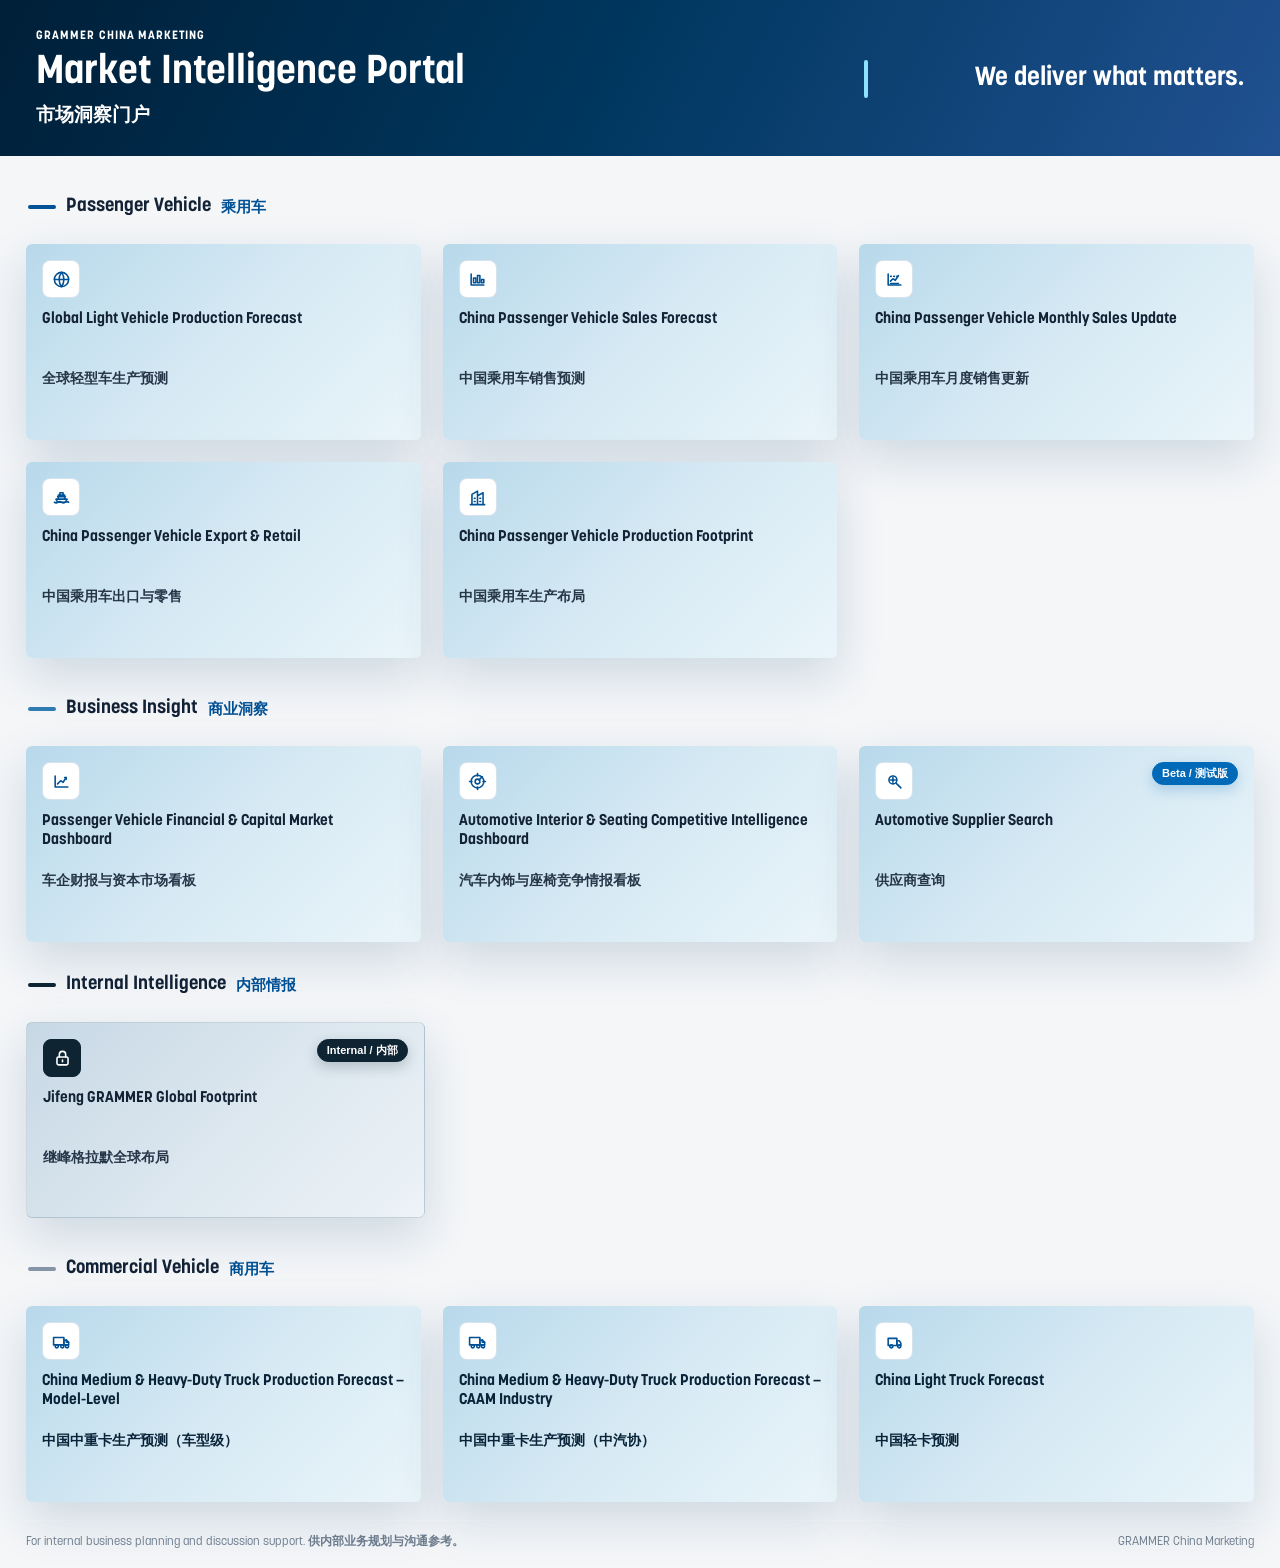
==== index.html @ 76cdd1b5 "Add internal intelligence portal entry" ====
<!doctype html>
<html lang="en">
<head>
  <meta charset="utf-8" />
  <meta name="viewport" content="width=device-width, initial-scale=1" />
  <title>Market Intelligence Portal | GRAMMER China Marketing</title>
  <style>
    @font-face {
      font-family: "KorolevPortal";
      src: url("[data-uri]") format("opentype");
      font-weight: 300;
      font-style: normal;
      font-display: swap;
    }
    @font-face {
      font-family: "KorolevPortal";
      src: url("[data-uri]") format("opentype");
      font-weight: 400;
      font-style: normal;
      font-display: swap;
    }
    @font-face {
      font-family: "KorolevPortal";
      src: url("[data-uri]") format("opentype");
      font-weight: 900;
      font-style: normal;
      font-display: swap;
    }
    :root {
      --bg: #f4f6f8;
      --panel: #ffffff;
      --ink: #101820;
      --muted: #647184;
      --line: #d8e0ea;
      --blue: #005195;
      --pale: #C4DAEC;
      --green: #23845a;
      --dark: #0f2433;
      --shadow: 0 16px 44px rgba(16, 24, 40, .08);
      --shadow-hover: 0 24px 58px rgba(16, 24, 40, .14);
      font-family: "KorolevPortal", Korolev, Inter, ui-sans-serif, system-ui, -apple-system, BlinkMacSystemFont, "Segoe UI", "PingFang SC", "Microsoft YaHei", sans-serif;
    }
    * { box-sizing: border-box; }
    body { margin: 0; background: var(--bg); color: var(--ink); }
    a { color: inherit; }
    .shell { min-height: 100vh; display: flex; flex-direction: column; }
    header {
      background: var(--dark);
      color: #fff;
      padding: 28px 36px 24px;
      border-bottom: 4px solid var(--blue);
    }
    .header-inner {
      max-width: 1560px;
      margin: 0 auto;
      display: flex;
      align-items: end;
      justify-content: space-between;
      gap: 24px;
    }
    .brand {
      color: #c9d6e3;
      font-size: 12px;
      font-weight: 800;
      letter-spacing: .08em;
      text-transform: uppercase;
      margin-bottom: 10px;
    }
    h1 {
      margin: 0;
      font-size: 34px;
      line-height: 1.08;
      letter-spacing: 0;
      font-weight: 900;
    }
    .cn-title {
      margin-top: 7px;
      color: #d7e5f2;
      font-size: 19px;
      font-weight: 850;
    }
    .mission {
      position: relative;
      min-width: 320px;
      padding: 15px 0 15px 22px;
      text-align: right;
    }
    .mission::before {
      content: "";
      position: absolute;
      left: 0;
      top: 10px;
      bottom: 10px;
      width: 4px;
      border-radius: 999px;
      background: var(--pale);
    }
    .mission-line {
      color: #fff;
      font-size: 26px;
      line-height: 1.08;
      font-weight: 900;
      letter-spacing: 0;
      white-space: nowrap;
    }
    main {
      flex: 1;
      width: 100%;
      max-width: 1560px;
      margin: 0 auto;
      padding: 24px 26px 30px;
    }
    .group {
      margin-top: 18px;
    }
    .group:first-child { margin-top: 0; }
    .group-head {
      display: flex;
      align-items: baseline;
      justify-content: space-between;
      gap: 18px;
      margin: 0 0 12px;
      padding: 0 2px;
    }
    .group-title {
      margin: 0;
      color: #132235;
      font-size: 18px;
      line-height: 1.2;
      font-weight: 900;
      letter-spacing: 0;
      display: inline-flex;
      align-items: center;
    }
    .group-title::before {
      content: "";
      width: 22px;
      height: 4px;
      border-radius: 999px;
      background: var(--blue);
      margin-right: 10px;
    }
    #cv-title::before {
      background: #8796a8;
    }
    #bi-title::before {
      background: #2f7db5;
    }
    #ii-title::before {
      background: #0f2433;
    }
    .group-title span {
      margin-left: 10px;
      color: var(--blue);
      font-size: 16px;
      font-weight: 850;
    }
    .group-count {
      color: var(--muted);
      font-size: 12px;
      font-weight: 800;
    }
    .modules {
      display: grid;
      grid-template-columns: repeat(5, minmax(0, 1fr));
      gap: 16px;
    }
    .insight-groups {
      display: grid;
      grid-template-columns: repeat(5, minmax(0, 1fr));
      gap: 16px;
      align-items: start;
      margin-top: 24px;
    }
    .insight-groups .group {
      min-width: 0;
      margin-top: 0;
    }
    .insight-groups .business-group { grid-column: span 3; }
    .insight-groups .internal-group { grid-column: span 1; }
    .insight-groups .business-group .modules {
      grid-template-columns: repeat(3, minmax(0, 1fr));
    }
    .insight-groups .internal-group .modules {
      grid-template-columns: 1fr;
    }
    .module {
      min-height: 248px;
      background: var(--panel);
      border: 1px solid var(--line);
      border-radius: 10px;
      box-shadow: var(--shadow);
      padding: 20px;
      display: flex;
      flex-direction: column;
      position: relative;
      overflow: hidden;
      text-decoration: none;
      transition: transform .18s ease, box-shadow .18s ease, border-color .18s ease;
    }
    .module::before {
      content: "";
      position: absolute;
      left: 0;
      top: 0;
      width: 100%;
      height: 5px;
      background: var(--blue);
      transition: height .18s ease, background .18s ease;
    }
    .module:hover {
      transform: translateY(-5px) scale(1.012);
      box-shadow: var(--shadow-hover);
      border-color: #b7c7d7;
    }
    .module:hover::before {
      height: 7px;
      background: #0069b8;
    }
    .module:hover .icon {
      background: var(--blue);
      color: #fff;
    }
    .module:hover .arrow {
      transform: translateX(4px);
    }
    .badge {
      position: absolute;
      top: 16px;
      right: 16px;
      display: inline-flex;
      align-items: center;
      border: 1px solid #16a765;
      border-radius: 999px;
      background: #16a765;
      color: #ffffff;
      box-shadow: 0 5px 14px rgba(22, 167, 101, .24);
      padding: 5px 9px;
      font-size: 11px;
      line-height: 1;
      font-weight: 900;
    }
    .badge.insight {
      border-color: #005195;
      background: #005195;
      box-shadow: 0 5px 14px rgba(0, 81, 149, .24);
    }
    .badge.update-date {
      border-color: #005195;
      background: #005195;
      box-shadow: 0 5px 14px rgba(0, 81, 149, .22);
      padding-inline: 10px;
      white-space: nowrap;
    }
    .badge.beta {
      border-color: #0069b8;
      background: #0069b8;
      box-shadow: 0 5px 14px rgba(0, 105, 184, .24);
      white-space: nowrap;
    }
    .badge.internal {
      border-color: #0f2433;
      background: #0f2433;
      box-shadow: 0 5px 14px rgba(15, 36, 51, .22);
      white-space: nowrap;
    }
    .module.disabled {
      color: #6e7d8d;
      background: #fbfcfd;
      box-shadow: none;
    }
    .module.disabled::before { background: #b7c7d7; }
    .module.disabled:hover {
      transform: none;
      box-shadow: none;
      border-color: var(--line);
    }
    .module.disabled:hover .icon {
      background: #eef2f6;
      color: #8796a8;
    }
    .icon {
      width: 44px;
      height: 44px;
      border-radius: 8px;
      background: #eef5fa;
      color: var(--blue);
      display: grid;
      place-items: center;
      margin-bottom: 22px;
      transition: background .18s ease, color .18s ease;
    }
    .disabled .icon {
      background: #eef2f6;
      color: #8796a8;
    }
    .icon svg {
      width: 24px;
      height: 24px;
      stroke: currentColor;
      fill: none;
      stroke-width: 2;
      stroke-linecap: round;
      stroke-linejoin: round;
    }
    h2 {
      margin: 0;
      min-height: 76px;
      color: #132235;
      font-size: 19px;
      line-height: 1.24;
      font-weight: 900;
      letter-spacing: 0;
    }
    .disabled h2 { color: #607084; }
    .cn {
      min-height: 42px;
      margin-top: 8px;
      color: #263648;
      font-size: 16px;
      line-height: 1.35;
      font-weight: 850;
    }
    .disabled .cn { color: #8796a8; }
    .open {
      margin-top: auto;
      display: flex;
      align-items: center;
      justify-content: space-between;
      color: #fff;
      background: var(--blue);
      border-radius: 8px;
      padding: 12px 14px;
      font-size: 13px;
      font-weight: 900;
    }
    .coming {
      margin-top: auto;
      display: inline-flex;
      align-items: center;
      justify-content: center;
      width: fit-content;
      color: #607084;
      background: #eef2f6;
      border: 1px solid #d8e0ea;
      border-radius: 999px;
      padding: 8px 12px;
      font-size: 12px;
      font-weight: 900;
    }
    .arrow {
      font-size: 18px;
      line-height: 1;
      transition: transform .18s ease;
    }
    .footer {
      display: flex;
      justify-content: space-between;
      gap: 20px;
      color: #6e7d8d;
      font-size: 12px;
      margin-top: 24px;
      border-top: 1px solid var(--line);
      padding-top: 16px;
    }
    @media (max-width: 1360px) {
      .modules { grid-template-columns: repeat(3, minmax(0, 1fr)); }
      .insight-groups { grid-template-columns: repeat(3, minmax(0, 1fr)); }
      .insight-groups .business-group { grid-column: span 3; }
      .insight-groups .internal-group { grid-column: span 1; }
    }
    @media (max-width: 900px) {
      header { padding-left: 22px; padding-right: 22px; }
      .header-inner { display: block; }
      .mission {
        margin-top: 18px;
        min-width: 0;
        text-align: left;
        padding: 12px 0 12px 14px;
      }
      .mission::before { top: 8px; bottom: 8px; }
      .mission-line { white-space: normal; font-size: 24px; }
      main { padding-left: 22px; padding-right: 22px; }
      .modules { grid-template-columns: repeat(2, minmax(0, 1fr)); }
      .insight-groups { grid-template-columns: repeat(2, minmax(0, 1fr)); }
      .insight-groups .business-group { grid-column: span 2; }
      .insight-groups .business-group .modules { grid-template-columns: repeat(2, minmax(0, 1fr)); }
      .group-head { display: block; }
      .group-count { margin-top: 6px; }
      h1 { font-size: 30px; }
      .footer { flex-direction: column; }
    }
    @media (max-width: 620px) {
      .modules { grid-template-columns: 1fr; }
      .insight-groups { grid-template-columns: 1fr; }
      .insight-groups .business-group,
      .insight-groups .internal-group { grid-column: span 1; }
      .insight-groups .business-group .modules { grid-template-columns: 1fr; }
    }
    /* Concept E: GRAMMER Blue Spectrum */
    :root {
      --bg: #f4f6f8;
      --panel: #ffffff;
      --ink: #092338;
      --muted: #527086;
      --line: rgba(255,255,255,.34);
      --blue: #005195;
      --pale: #c4daec;
      --dark: #003d70;
      --shadow: 0 18px 48px rgba(0, 63, 112, .16);
      --shadow-hover: 0 30px 68px rgba(0, 63, 112, .28);
    }
    body { background: #f4f6f8; }
    header {
      position: relative;
      overflow: hidden;
      background: linear-gradient(118deg, #001f38 0%, #00375f 48%, #215191 100%);
      border-bottom: 0;
      padding-top: 30px;
      padding-bottom: 28px;
    }
    header::after {
      display: none;
    }
    .header-inner { position: relative; z-index: 1; align-items: center; }
    .brand { color: #ffffff; }
    h1 { font-size: 40px; color: #ffffff; }
    .cn-title { color: #ffffff; }
    .mission { min-width: 380px; }
    .mission::before { background: #8ee2ff; }
    .mission-line { font-size: 26px; color: #ffffff; }
    .cn-title,
    .cn,
    .group-title span,
    .badge,
    .cn-inline {
      font-family: "PingFang SC", "Microsoft YaHei", sans-serif;
      font-weight: 850;
    }
    main { padding-top: 24px; padding-bottom: 18px; }
    .group { margin-top: 24px; }
    .group-head { margin-bottom: 10px; }
    .group-title { font-size: 19px; }
    .group-title::before { width: 28px; height: 4px; }
    .group-title span { font-size: 15px; }
    .modules { gap: 22px; }
    .module {
      min-height: 190px;
      height: 196px;
      padding: 16px;
      border: 0;
      border-radius: 6px;
      box-shadow: var(--shadow);
      background: linear-gradient(135deg, #b8d9eb 0%, #d7eaf4 52%, #eaf5fa 100%);
    }
    .module::before { display: none; }
    .module:hover { transform: translateY(-9px) scale(1.018); box-shadow: var(--shadow-hover); }
    .module:hover::before { display: none; }
    .module.internal-card {
      color: #0f2433;
      background: linear-gradient(135deg, #c7d8e5 0%, #dce7ef 52%, #edf3f7 100%);
      border: 1px solid rgba(15, 36, 51, .12);
    }
    .module.internal-card .icon {
      background: #0f2433;
      color: #ffffff;
      border-color: #0f2433;
    }
    .module.internal-card:hover .icon {
      background: #005195;
      color: #ffffff;
      border-color: #005195;
    }
    .icon {
      width: 38px;
      height: 38px;
      margin-bottom: 12px;
      background: #ffffff;
      color: #005195;
      border: 1px solid rgba(0, 81, 149, .16);
    }
    .icon svg { width: 19px; height: 19px; }
    h2 {
      min-height: 54px;
      font-size: 15.5px;
      line-height: 1.22;
    }
    .cn {
      min-height: 34px;
      margin-top: 5px;
      font-size: 14px;
      line-height: 1.3;
    }
    .module:hover .icon {
      background: #005195;
      color: #ffffff;
      border-color: #005195;
    }
    .open {
      display: none;
    }
    section[aria-labelledby="cv-title"] .module:not(.disabled) {
      background: linear-gradient(135deg, #b8d9eb 0%, #d7eaf4 52%, #eaf5fa 100%);
      color: #092338;
    }
    section[aria-labelledby="cv-title"] .module:not(.disabled) h2,
    section[aria-labelledby="cv-title"] .module:not(.disabled) .cn { color: #092338; }
    section[aria-labelledby="cv-title"] .module:not(.disabled) .icon {
      background: #ffffff;
      color: #005195;
      border: 1px solid rgba(0, 81, 149, .16);
    }
    section[aria-labelledby="cv-title"] .module:not(.disabled):hover .icon {
      background: #005195;
      color: #ffffff;
      border-color: #005195;
    }
    .module.disabled .icon { background: #eef2f6; color: #8796a8; border-color: #d8e0ea; }
    .module.disabled { background: rgba(255,255,255,.58); }
    .coming { font-size: 11px; padding: 7px 10px; }
    .footer { margin-top: 18px; padding-top: 12px; }
  </style>
</head>
<body>
  <div class="shell">
    <header>
      <div class="header-inner">
        <div>
          <div class="brand">GRAMMER China Marketing</div>
          <h1>Market Intelligence Portal</h1>
          <div class="cn-title">市场洞察门户</div>
        </div>
        <div class="mission" aria-label="GRAMMER mission">
          <div class="mission-line">We deliver what matters.</div>
        </div>
      </div>
    </header>
    <main>
      <section class="group" aria-labelledby="pv-title">
        <div class="group-head">
          <h2 class="group-title" id="pv-title">Passenger Vehicle <span>乘用车</span></h2>
        </div>
        <div class="modules">
            <a class="module" href="./passenger-vehicle/global-production-forecast/" target="_blank" rel="noopener">
            <div class="icon" aria-hidden="true">
              <svg viewBox="0 0 24 24"><circle cx="12" cy="12" r="9"/><path d="M3 12h18M12 3a15 15 0 0 1 0 18M12 3a15 15 0 0 0 0 18"/></svg>
            </div>
            <h2>Global Light Vehicle Production Forecast</h2>
            <div class="cn">全球轻型车生产预测</div>
            <div class="open"><span>Open Dashboard</span><span class="arrow">→</span></div>
          </a>

            <a class="module" href="./passenger-vehicle/china-sales-forecast/" target="_blank" rel="noopener">
            <div class="icon" aria-hidden="true">
              <svg viewBox="0 0 24 24"><path d="M4 19V5M4 19h16"/><rect x="7" y="10" width="3" height="6"/><rect x="12" y="7" width="3" height="9"/><rect x="17" y="12" width="3" height="4"/></svg>
            </div>
            <h2>China Passenger Vehicle Sales Forecast</h2>
            <div class="cn">中国乘用车销售预测</div>
            <div class="open"><span>Open Dashboard</span><span class="arrow">→</span></div>
          </a>

            <a class="module" href="./passenger-vehicle/china-monthly-sales/" target="_blank" rel="noopener">
            <div class="icon" aria-hidden="true">
              <svg viewBox="0 0 24 24"><path d="M4 19V5M4 19h16"/><path d="M7 14l3-3 3 2 4-6"/><path d="M7 8h1M11 8h1M15 8h1"/><path d="M7 17h10"/></svg>
            </div>
            <h2>China Passenger Vehicle Monthly Sales Update</h2>
            <div class="cn">中国乘用车月度销售更新</div>
            <div class="open"><span>Open Dashboard</span><span class="arrow">→</span></div>
          </a>

            <a class="module" href="./passenger-vehicle/china-export-retail/" target="_blank" rel="noopener">
            <div class="icon" aria-hidden="true">
              <svg viewBox="0 0 24 24"><path d="M3 18c1.5 1 3 1 4.5 0s3-1 4.5 0 3 1 4.5 0 3-1 4.5 0"/><path d="M5 14h14l-2 4H7l-2-4Z"/><path d="M8 14V9h8v5"/><path d="M10 9V6h4v3"/><path d="M7 11h10"/></svg>
            </div>
            <h2>China Passenger Vehicle Export & Retail</h2>
            <div class="cn">中国乘用车出口与零售</div>
            <div class="open"><span>Open Dashboard</span><span class="arrow">→</span></div>
          </a>

            <a class="module" href="./passenger-vehicle/china-production-footprint/" target="_blank" rel="noopener">
            <div class="icon" aria-hidden="true">
              <svg viewBox="0 0 24 24"><path d="M3 21h18M5 21V8l7-4v17M12 10l7-4v15M8 13h1M8 17h1M15 13h1M15 17h1"/></svg>
            </div>
            <h2>China Passenger Vehicle Production Footprint</h2>
            <div class="cn">中国乘用车生产布局</div>
            <div class="open"><span>Open Dashboard</span><span class="arrow">→</span></div>
          </a>
        </div>
      </section>

      <div class="insight-groups">
      <section class="group business-group" aria-labelledby="bi-title">
        <div class="group-head">
          <h2 class="group-title" id="bi-title">Business Insight <span>商业洞察</span></h2>
        </div>
        <div class="modules">
          <a class="module" href="https://hyyvincent.github.io/market-intelligence-portal/business-insight/automakers/" target="_blank" rel="noopener">
            <div class="icon" aria-hidden="true">
              <svg viewBox="0 0 24 24"><path d="M4 19V5M4 19h16"/><path d="m7 15 4-4 3 2 4-6"/><path d="M16 7h2v2"/></svg>
            </div>
            <h2>Passenger Vehicle Financial &amp; Capital Market Dashboard</h2>
            <div class="cn">车企财报与资本市场看板</div>
            <div class="open"><span>Open Dashboard</span><span class="arrow">→</span></div>
          </a>

          <a class="module" href="https://hyyvincent.github.io/market-intelligence-portal/business-insight/interior-intelligence/" target="_blank" rel="noopener">
            <div class="icon" aria-hidden="true">
              <svg viewBox="0 0 24 24"><circle cx="12" cy="12" r="8"/><circle cx="12" cy="12" r="3"/><path d="M12 2v3M12 19v3M2 12h3M19 12h3"/><path d="m14 10 4-4"/></svg>
            </div>
            <h2>Automotive Interior &amp; Seating Competitive Intelligence Dashboard</h2>
            <div class="cn">汽车内饰与座椅竞争情报看板</div>
            <div class="open"><span>Open Dashboard</span><span class="arrow">→</span></div>
          </a>

          <a class="module" href="./business-insight/supplier-search/" target="_blank" rel="noopener" aria-label="Automotive Supplier Search, beta version">
            <div class="badge beta">Beta / 测试版</div>
            <div class="icon" aria-hidden="true">
              <svg viewBox="0 0 24 24"><circle cx="10" cy="10" r="5"/><path d="m14 14 6 6"/><path d="M7 10h6M10 7v6"/></svg>
            </div>
            <h2>Automotive Supplier Search</h2>
            <div class="cn">供应商查询</div>
            <div class="open"><span>Open Dashboard</span><span class="arrow">→</span></div>
          </a>
        </div>
      </section>

      <section class="group internal-group" aria-labelledby="ii-title">
        <div class="group-head">
          <h2 class="group-title" id="ii-title">Internal Intelligence <span>内部情报</span></h2>
        </div>
        <div class="modules">
          <a class="module internal-card" href="https://ucnmea5w1dn4.feishu.cn/page/LOulmFBGYdi9IsadUZuczqdinac" target="_blank" rel="noopener noreferrer" aria-label="Jifeng GRAMMER Global Footprint, internal access">
            <div class="badge internal">Internal / 内部</div>
            <div class="icon" aria-hidden="true">
              <svg viewBox="0 0 24 24"><rect x="5" y="10" width="14" height="10" rx="2"/><path d="M8 10V7a4 4 0 0 1 8 0v3"/><path d="M12 14v2"/></svg>
            </div>
            <h2>Jifeng GRAMMER Global Footprint</h2>
            <div class="cn">继峰格拉默全球布局</div>
            <div class="open"><span>Open Internal Page</span><span class="arrow">→</span></div>
          </a>
        </div>
      </section>
      </div>

      <section class="group" aria-labelledby="cv-title">
          <div class="group-head">
            <h2 class="group-title" id="cv-title">Commercial Vehicle <span>商用车</span></h2>
          </div>
          <div class="modules">
            <a class="module" href="./commercial-vehicle/china-mhdt-model/" target="_blank" rel="noopener">
              <div class="icon" aria-hidden="true">
                <svg viewBox="0 0 24 24"><path d="M2 7h13v9H2V7Z"/><path d="M15 10h3l3 3v3h-6v-6Z"/><path d="M18 10v3h3"/><circle cx="6" cy="18" r="2"/><circle cx="13" cy="18" r="2"/><circle cx="19" cy="18" r="2"/><path d="M2 16h19"/></svg>
              </div>
              <h2>China Medium &amp; Heavy-Duty Truck Production Forecast — Model-Level</h2>
              <div class="cn">中国中重卡生产预测（车型级）</div>
              <div class="open"><span>Open Dashboard</span><span class="arrow">→</span></div>
            </a>

            <a class="module" href="./commercial-vehicle/china-mhdt-industry/" target="_blank" rel="noopener">
              <div class="icon" aria-hidden="true">
                <svg viewBox="0 0 24 24"><path d="M2 7h13v9H2V7Z"/><path d="M15 10h3l3 3v3h-6v-6Z"/><path d="M18 10v3h3"/><circle cx="6" cy="18" r="2"/><circle cx="13" cy="18" r="2"/><circle cx="19" cy="18" r="2"/><path d="M2 16h19"/></svg>
              </div>
              <h2>China Medium &amp; Heavy-Duty Truck Production Forecast — CAAM Industry</h2>
              <div class="cn">中国中重卡生产预测（中汽协）</div>
              <div class="open"><span>Open Dashboard</span><span class="arrow">→</span></div>
            </a>

            <a class="module" href="./commercial-vehicle/china-light-truck/" target="_blank" rel="noopener">
              <div class="icon" aria-hidden="true">
                <svg viewBox="0 0 24 24"><path d="M4 17h11V8H4v9Z"/><path d="M15 11h3l2 3v3h-5v-6Z"/><circle cx="8" cy="18" r="2"/><circle cx="18" cy="18" r="2"/></svg>
              </div>
              <h2>China Light Truck Forecast</h2>
              <div class="cn">中国轻卡预测</div>
              <div class="open"><span>Open Dashboard</span><span class="arrow">→</span></div>
            </a>
          </div>
      </section>

      <div class="footer">
        <span>For internal business planning and discussion support. <span class="cn-inline">供内部业务规划与沟通参考。</span></span>
        <span>GRAMMER China Marketing</span>
      </div>
    </main>
  </div>
</body>
</html>
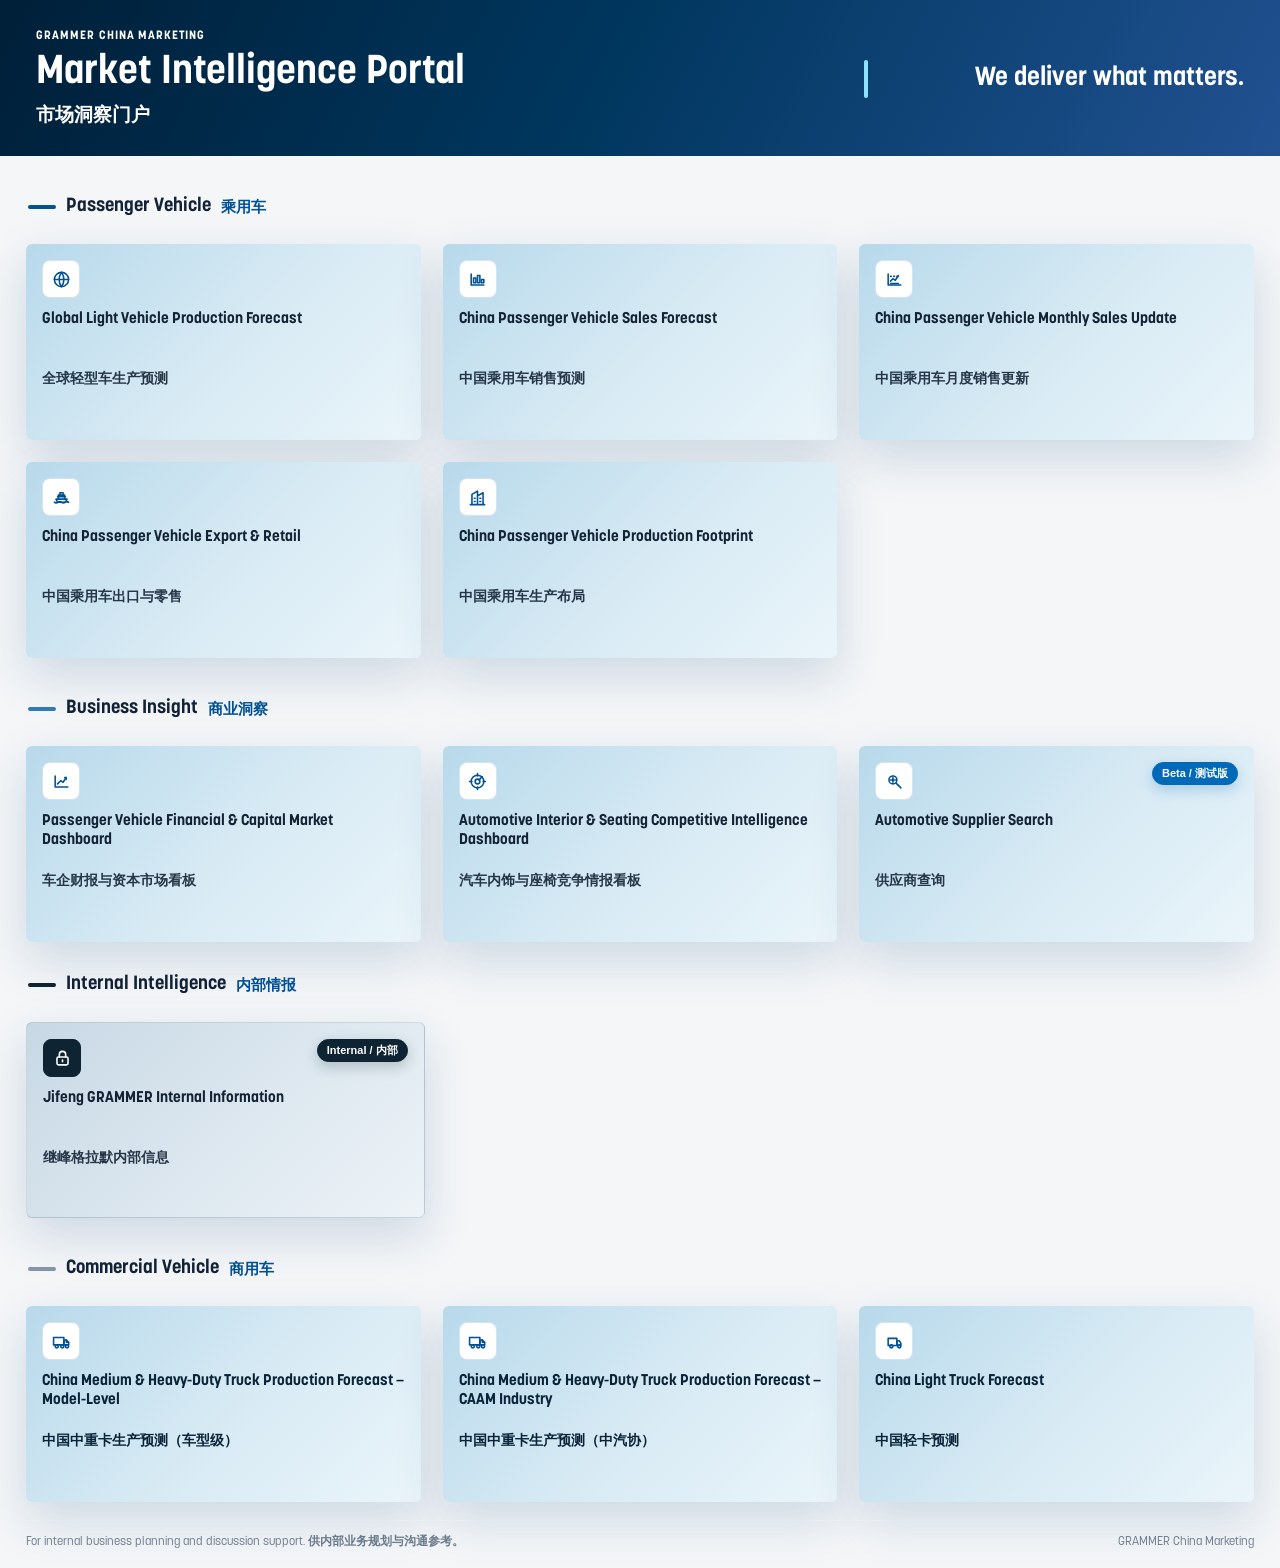
==== commit bfc419ce: "Add internal intelligence landing page" ====
--- a/index.html
+++ b/index.html
@@ -629,13 +629,13 @@
           <h2 class="group-title" id="ii-title">Internal Intelligence <span>内部情报</span></h2>
         </div>
         <div class="modules">
-          <a class="module internal-card" href="https://ucnmea5w1dn4.feishu.cn/page/LOulmFBGYdi9IsadUZuczqdinac" target="_blank" rel="noopener noreferrer" aria-label="Jifeng GRAMMER Global Footprint, internal access">
+          <a class="module internal-card" href="internal-intelligence/" aria-label="Jifeng GRAMMER Internal Information">
             <div class="badge internal">Internal / 内部</div>
             <div class="icon" aria-hidden="true">
               <svg viewBox="0 0 24 24"><rect x="5" y="10" width="14" height="10" rx="2"/><path d="M8 10V7a4 4 0 0 1 8 0v3"/><path d="M12 14v2"/></svg>
             </div>
-            <h2>Jifeng GRAMMER Global Footprint</h2>
-            <div class="cn">继峰格拉默全球布局</div>
+            <h2>Jifeng GRAMMER Internal Information</h2>
+            <div class="cn">继峰格拉默内部信息</div>
             <div class="open"><span>Open Internal Page</span><span class="arrow">→</span></div>
           </a>
         </div>
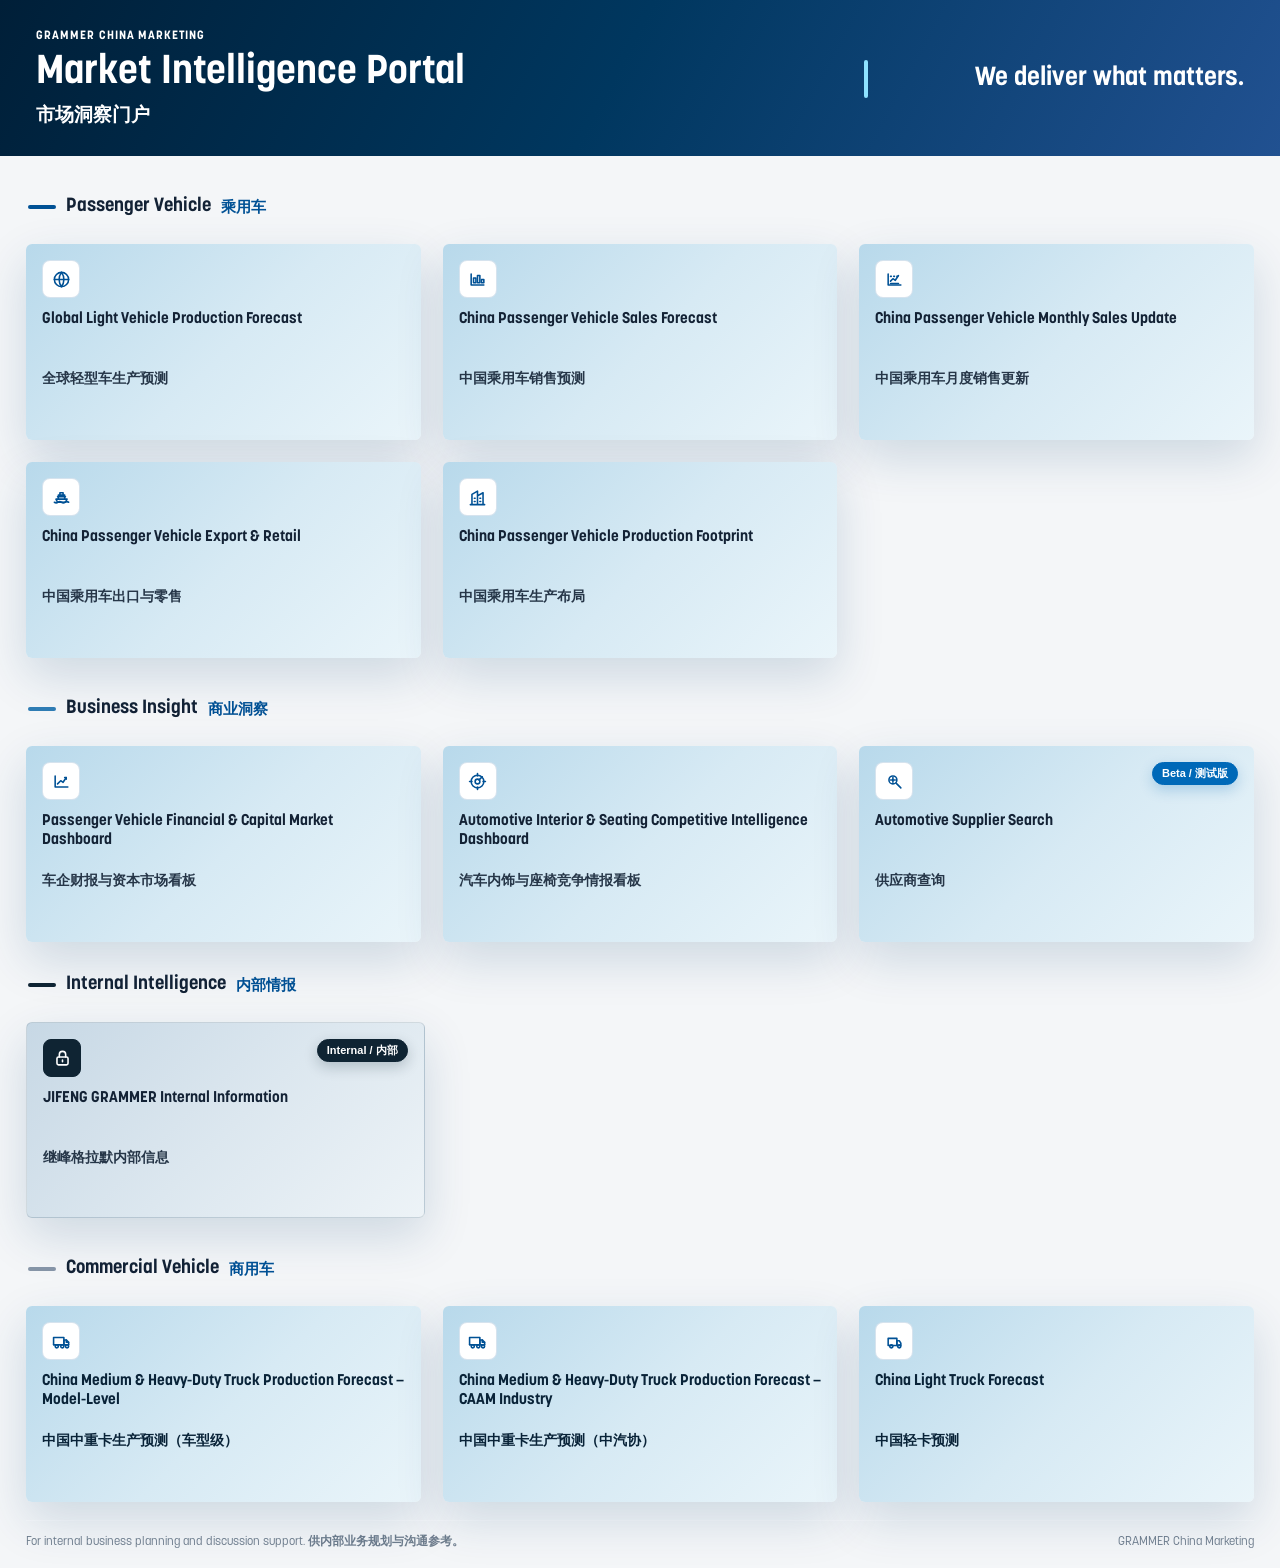
==== commit 7791a79e: "Standardize JIFENG GRAMMER capitalization" ====
--- a/index.html
+++ b/index.html
@@ -629,12 +629,12 @@
           <h2 class="group-title" id="ii-title">Internal Intelligence <span>内部情报</span></h2>
         </div>
         <div class="modules">
-          <a class="module internal-card" href="internal-intelligence/" aria-label="Jifeng GRAMMER Internal Information">
+          <a class="module internal-card" href="internal-intelligence/" aria-label="JIFENG GRAMMER Internal Information">
             <div class="badge internal">Internal / 内部</div>
             <div class="icon" aria-hidden="true">
               <svg viewBox="0 0 24 24"><rect x="5" y="10" width="14" height="10" rx="2"/><path d="M8 10V7a4 4 0 0 1 8 0v3"/><path d="M12 14v2"/></svg>
             </div>
-            <h2>Jifeng GRAMMER Internal Information</h2>
+            <h2>JIFENG GRAMMER Internal Information</h2>
             <div class="cn">继峰格拉默内部信息</div>
             <div class="open"><span>Open Internal Page</span><span class="arrow">→</span></div>
           </a>
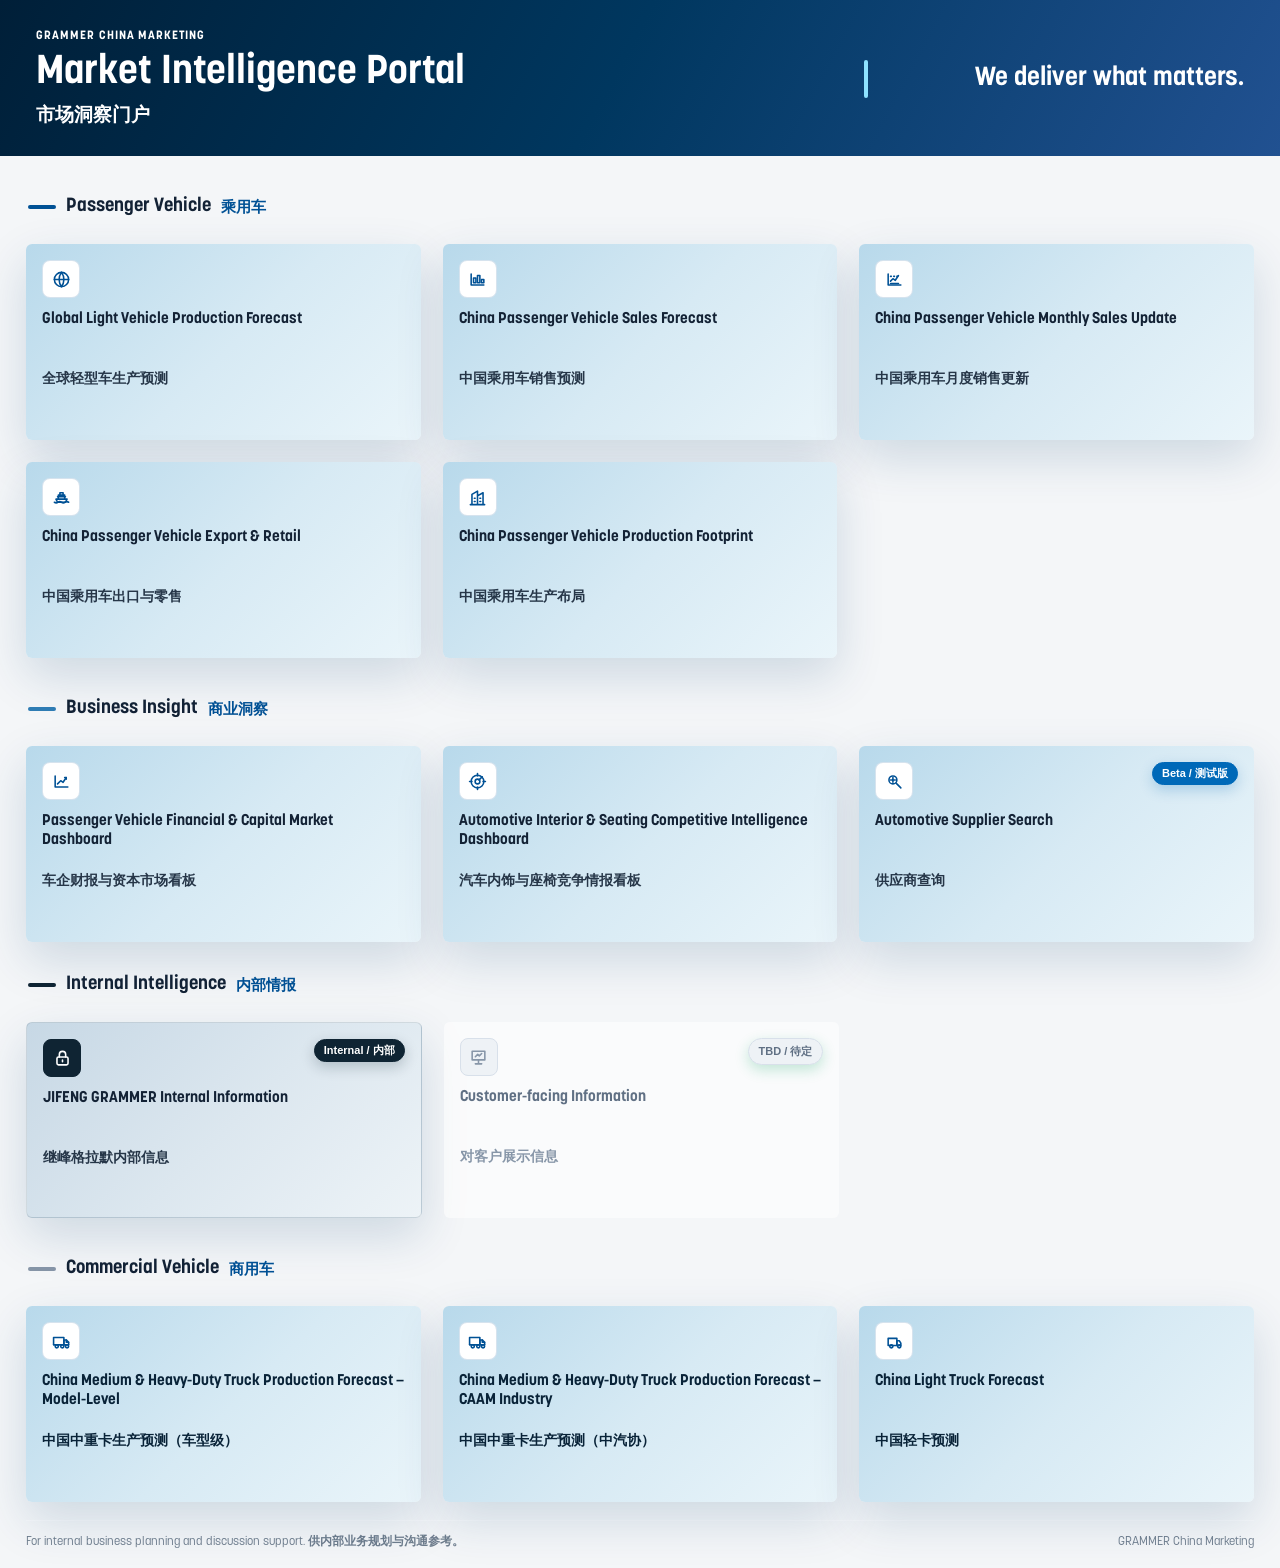
==== commit 673e9b5d: "Add customer-facing information module" ====
--- a/index.html
+++ b/index.html
@@ -177,12 +177,12 @@
       margin-top: 0;
     }
     .insight-groups .business-group { grid-column: span 3; }
-    .insight-groups .internal-group { grid-column: span 1; }
+    .insight-groups .internal-group { grid-column: span 2; }
     .insight-groups .business-group .modules {
       grid-template-columns: repeat(3, minmax(0, 1fr));
     }
     .insight-groups .internal-group .modules {
-      grid-template-columns: 1fr;
+      grid-template-columns: repeat(2, minmax(0, 1fr));
     }
     .module {
       min-height: 248px;
@@ -367,7 +367,7 @@
       .modules { grid-template-columns: repeat(3, minmax(0, 1fr)); }
       .insight-groups { grid-template-columns: repeat(3, minmax(0, 1fr)); }
       .insight-groups .business-group { grid-column: span 3; }
-      .insight-groups .internal-group { grid-column: span 1; }
+      .insight-groups .internal-group { grid-column: span 2; }
     }
     @media (max-width: 900px) {
       header { padding-left: 22px; padding-right: 22px; }
@@ -385,6 +385,7 @@
       .insight-groups { grid-template-columns: repeat(2, minmax(0, 1fr)); }
       .insight-groups .business-group { grid-column: span 2; }
       .insight-groups .business-group .modules { grid-template-columns: repeat(2, minmax(0, 1fr)); }
+      .insight-groups .internal-group { grid-column: span 2; }
       .group-head { display: block; }
       .group-count { margin-top: 6px; }
       h1 { font-size: 30px; }
@@ -395,7 +396,8 @@
       .insight-groups { grid-template-columns: 1fr; }
       .insight-groups .business-group,
       .insight-groups .internal-group { grid-column: span 1; }
-      .insight-groups .business-group .modules { grid-template-columns: 1fr; }
+      .insight-groups .business-group .modules,
+      .insight-groups .internal-group .modules { grid-template-columns: 1fr; }
     }
     /* Concept E: GRAMMER Blue Spectrum */
     :root {
@@ -638,6 +640,16 @@
             <div class="cn">继峰格拉默内部信息</div>
             <div class="open"><span>Open Internal Page</span><span class="arrow">→</span></div>
           </a>
+
+          <div class="module disabled" aria-label="Customer-facing Information, to be determined">
+            <div class="badge coming">TBD / 待定</div>
+            <div class="icon" aria-hidden="true">
+              <svg viewBox="0 0 24 24"><path d="M4 4h16v11H4V4Z"/><path d="M8 20h8M12 15v5"/><path d="m8 11 3-3 2 2 3-3"/></svg>
+            </div>
+            <h2>Customer-facing Information</h2>
+            <div class="cn">对客户展示信息</div>
+            <div class="open"><span>Module Reserved</span><span class="arrow">—</span></div>
+          </div>
         </div>
       </section>
       </div>
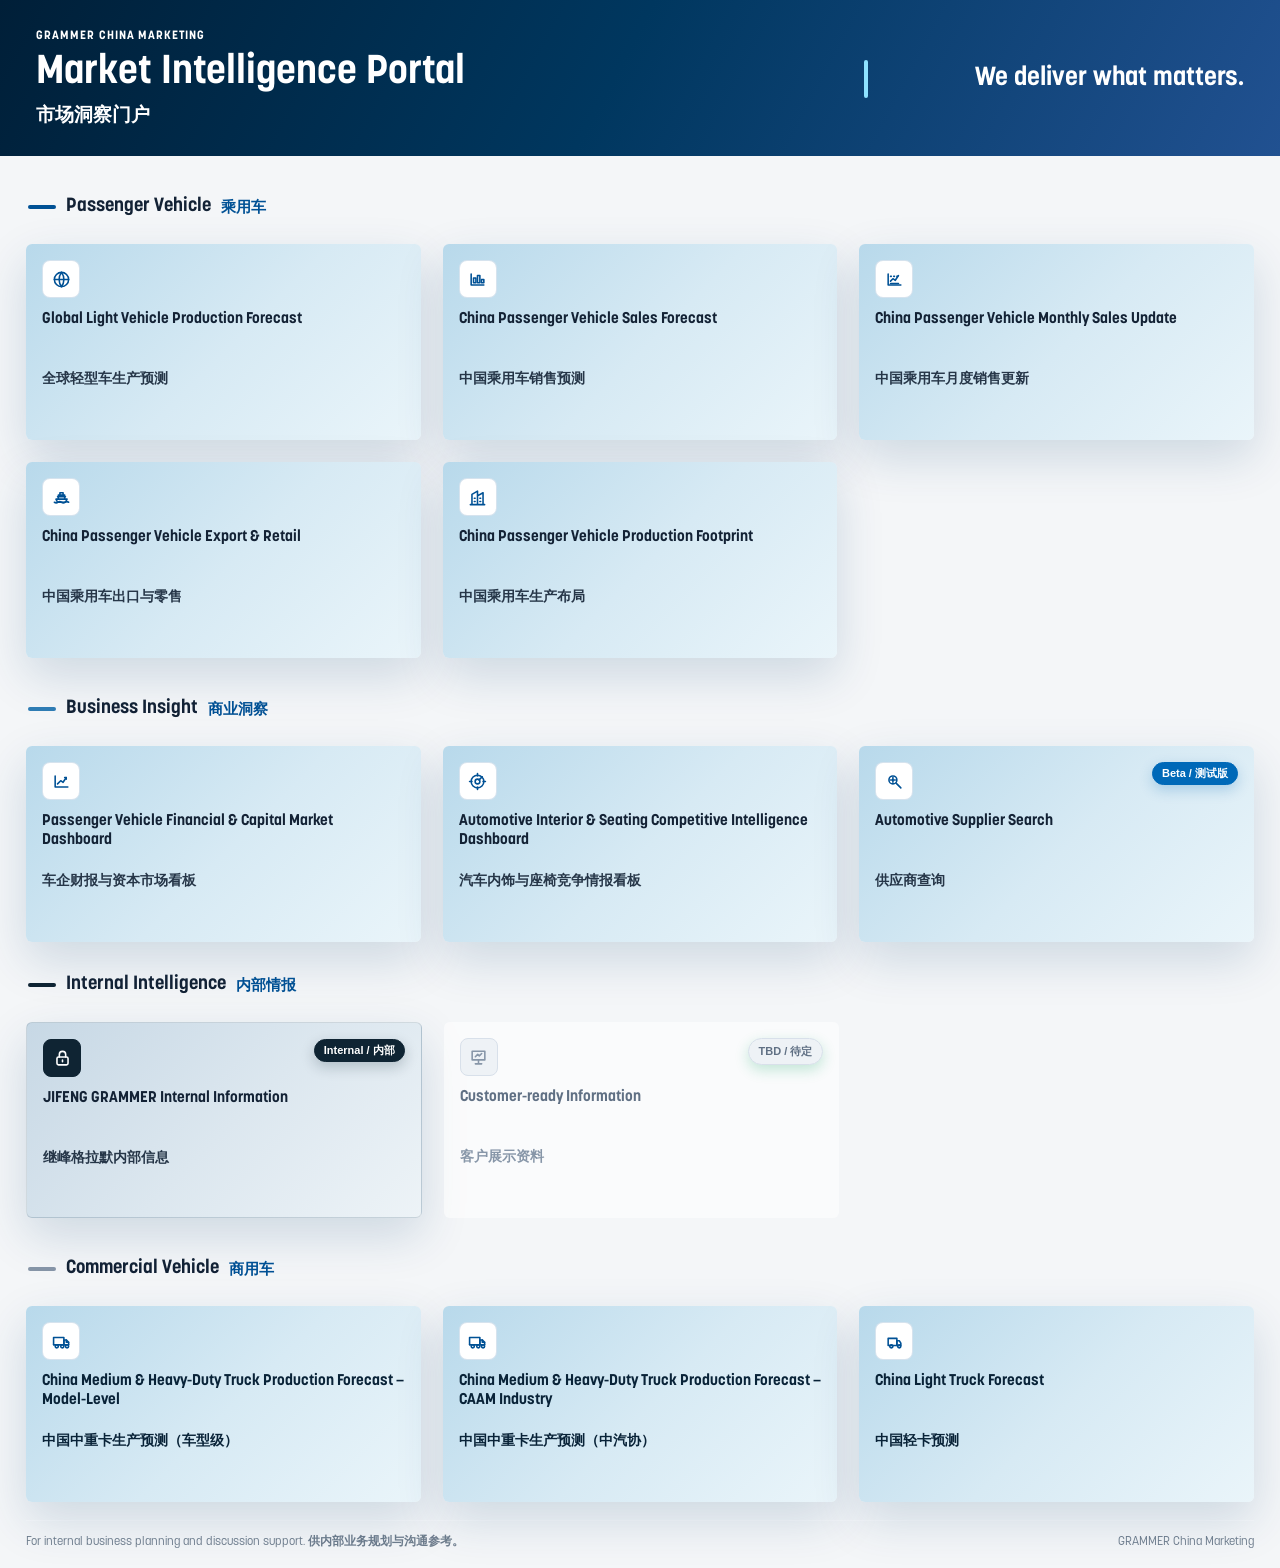
==== commit d62b2a2f: "Rename customer-ready information module" ====
--- a/index.html
+++ b/index.html
@@ -641,13 +641,13 @@
             <div class="open"><span>Open Internal Page</span><span class="arrow">→</span></div>
           </a>
 
-          <div class="module disabled" aria-label="Customer-facing Information, to be determined">
+          <div class="module disabled" aria-label="Customer-ready Information, to be determined">
             <div class="badge coming">TBD / 待定</div>
             <div class="icon" aria-hidden="true">
               <svg viewBox="0 0 24 24"><path d="M4 4h16v11H4V4Z"/><path d="M8 20h8M12 15v5"/><path d="m8 11 3-3 2 2 3-3"/></svg>
             </div>
-            <h2>Customer-facing Information</h2>
-            <div class="cn">对客户展示信息</div>
+            <h2>Customer-ready Information</h2>
+            <div class="cn">客户展示资料</div>
             <div class="open"><span>Module Reserved</span><span class="arrow">—</span></div>
           </div>
         </div>
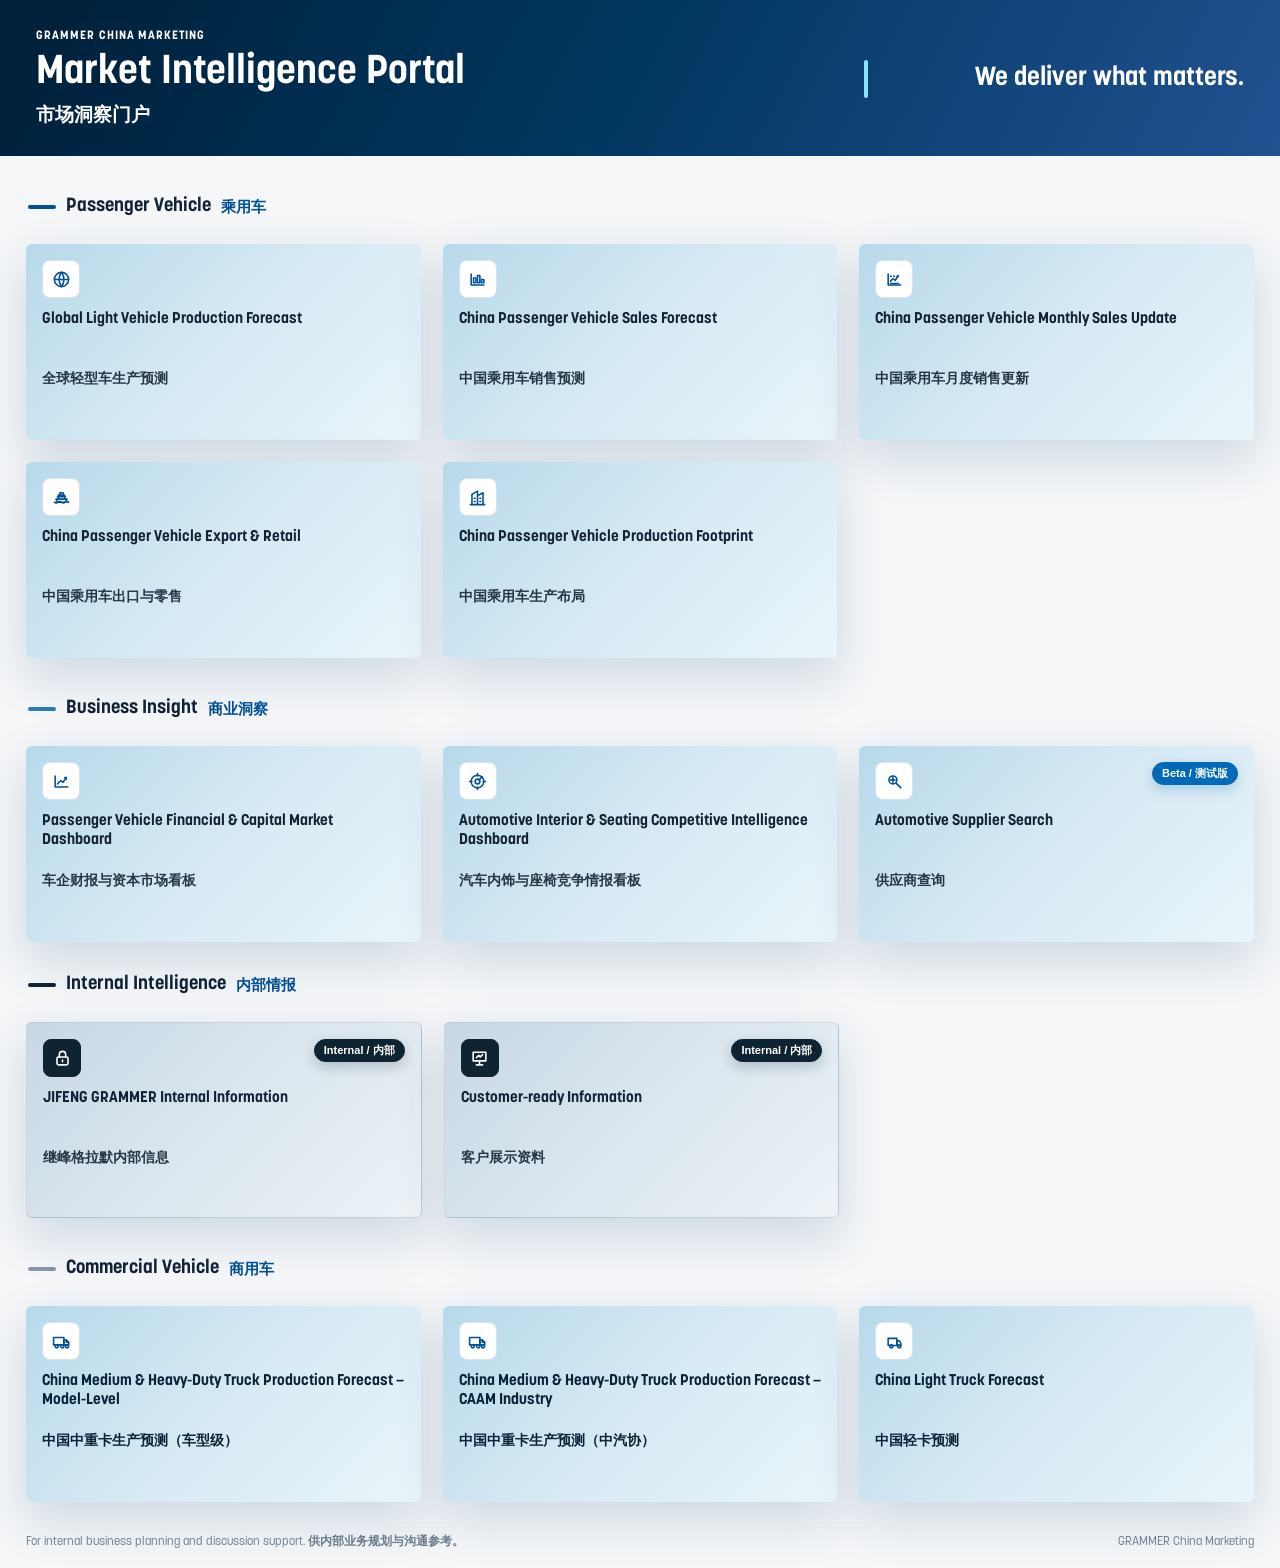
==== commit 605323ab: "Match customer-ready module styling" ====
--- a/index.html
+++ b/index.html
@@ -641,8 +641,8 @@
             <div class="open"><span>Open Internal Page</span><span class="arrow">→</span></div>
           </a>
 
-          <div class="module disabled" aria-label="Customer-ready Information, to be determined">
-            <div class="badge coming">TBD / 待定</div>
+          <div class="module internal-card" aria-label="Customer-ready Information, internal access">
+            <div class="badge internal">Internal / 内部</div>
             <div class="icon" aria-hidden="true">
               <svg viewBox="0 0 24 24"><path d="M4 4h16v11H4V4Z"/><path d="M8 20h8M12 15v5"/><path d="m8 11 3-3 2 2 3-3"/></svg>
             </div>
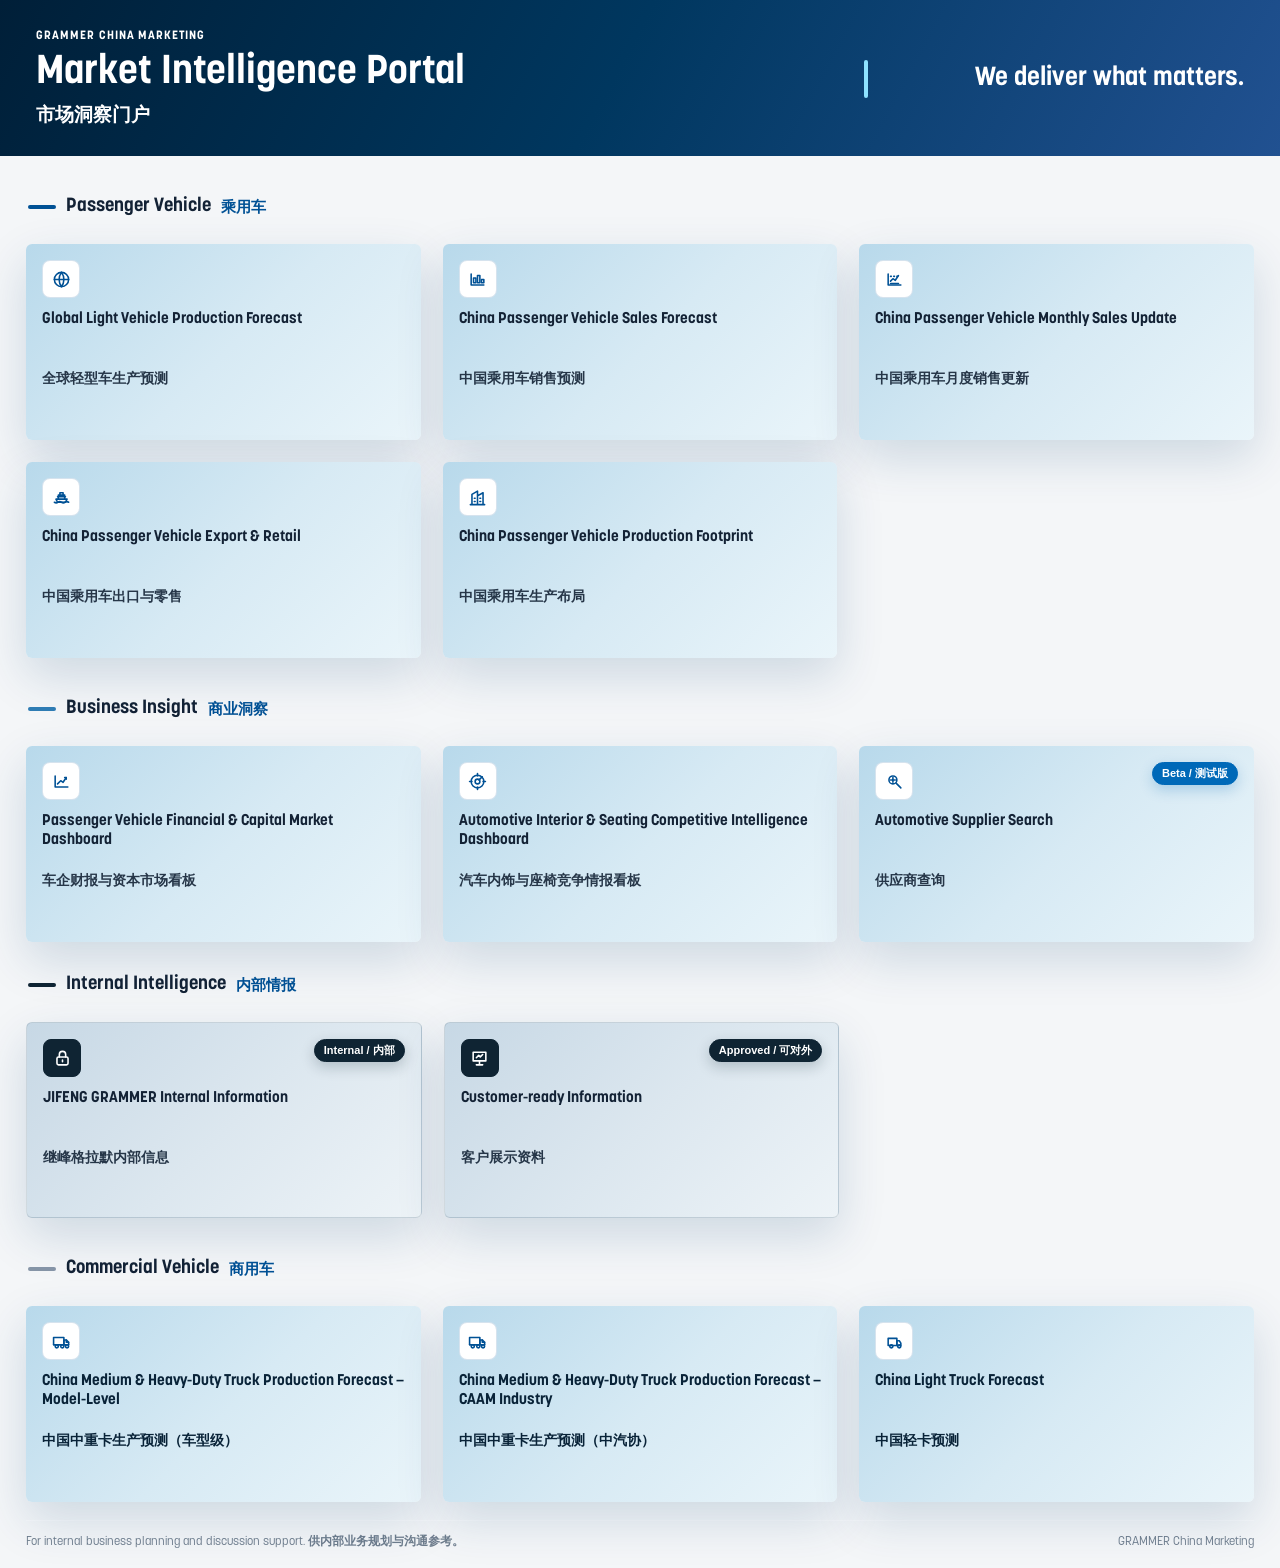
==== commit 6d6864c2: "Label customer-ready module as approved" ====
--- a/index.html
+++ b/index.html
@@ -641,8 +641,8 @@
             <div class="open"><span>Open Internal Page</span><span class="arrow">→</span></div>
           </a>
 
-          <div class="module internal-card" aria-label="Customer-ready Information, internal access">
-            <div class="badge internal">Internal / 内部</div>
+          <div class="module internal-card" aria-label="Customer-ready Information, approved for external presentation">
+            <div class="badge internal">Approved / 可对外</div>
             <div class="icon" aria-hidden="true">
               <svg viewBox="0 0 24 24"><path d="M4 4h16v11H4V4Z"/><path d="M8 20h8M12 15v5"/><path d="m8 11 3-3 2 2 3-3"/></svg>
             </div>
